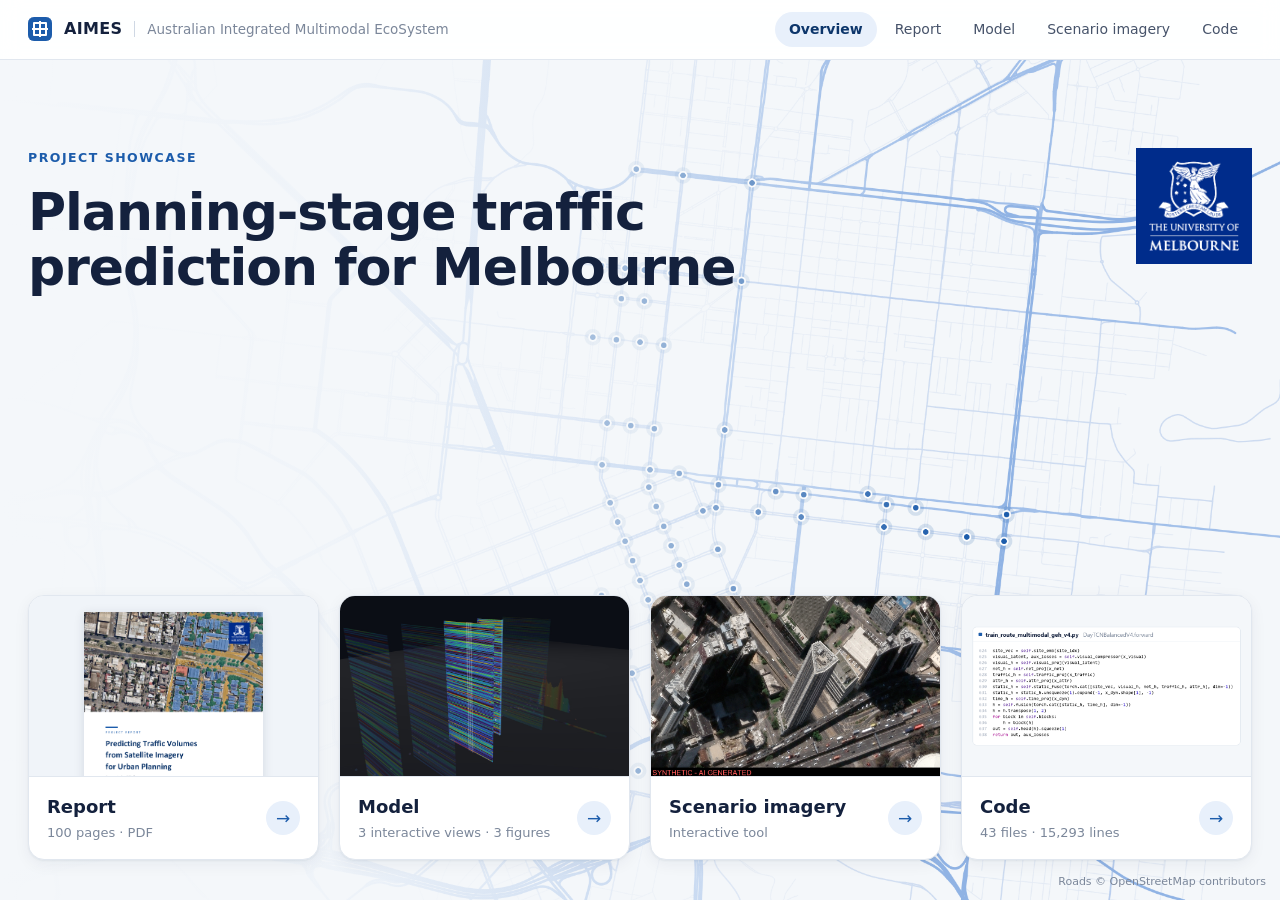
==== index.html @ d3be38ce "Static showcase: planning-stage traffic prediction for Melbourne" ====
<!doctype html>
<html lang="en">
<head>
<script>window.SHOWCASE_STATIC = true;</script>
<meta charset="utf-8">
<meta name="viewport" content="width=device-width, initial-scale=1">
<title>AIMES · Planning-Oriented Traffic Prediction</title>
<meta name="description" content="AIMES project showcase: report, prediction model, scenario imagery tool and code.">
<link rel="stylesheet" href="showcase/site.css">
<link rel="stylesheet" href="data/code-style.css">
</head>
<body>

<header class="bar">
  <a class="brand" href="#overview" data-view="overview">
    <span class="mark" aria-hidden="true"></span>
    <span class="name">AIMES<span class="name-sub">Australian Integrated Multimodal EcoSystem</span></span>
  </a>
  <nav aria-label="Sections">
    <a href="#overview" data-view="overview">Overview</a>
    <a href="#report" data-view="report">Report</a>
    <a href="#model" data-view="model">Model</a>
    <a href="#imagery" data-view="imagery">Scenario imagery</a>
    <a href="#code" data-view="code">Code</a>
  </nav>
</header>

<main>

<!-- ============================================================== overview -->
<section class="view" id="overview" aria-label="Overview">
  <div class="hero">
    <div class="hero-inner">
      <div class="hero-head">
        <div>
          <div class="eyebrow">Project showcase</div>
          <h1 class="title"><span class="nowrap">Planning-stage</span> traffic prediction for Melbourne</h1>
        </div>
        <img class="crest" src="showcase/assets/unimelb_logo.png" alt="The University of Melbourne" width="250" height="250">
      </div>
      <div class="entries">
        <a class="entry" href="#report" data-view="report">
          <span class="thumb page"><img id="thumb-report" alt="" hidden></span>
          <span class="entry-foot">
            <span class="entry-name">Report<span class="entry-sub" id="sub-report">PDF</span></span>
            <span class="entry-go" aria-hidden="true">→</span>
          </span>
        </a>
        <a class="entry" href="#model" data-view="model">
          <span class="thumb render"><img src="showcase/assets/model_card.jpg" alt=""></span>
          <span class="entry-foot">
            <span class="entry-name">Model<span class="entry-sub" id="sub-model">Interactive views</span></span>
            <span class="entry-go" aria-hidden="true">→</span>
          </span>
        </a>
        <a class="entry" href="#imagery" data-view="imagery">
          <span class="thumb photo"><img id="thumb-imagery" alt="" hidden></span>
          <span class="entry-foot">
            <span class="entry-name">Scenario imagery<span class="entry-sub">Interactive tool</span></span>
            <span class="entry-go" aria-hidden="true">→</span>
          </span>
        </a>
        <a class="entry" href="#code" data-view="code">
          <span class="thumb render"><img src="showcase/assets/code_card.png" alt=""></span>
          <span class="entry-foot">
            <span class="entry-name">Code<span class="entry-sub" id="sub-code">Code release</span></span>
            <span class="entry-go" aria-hidden="true">→</span>
          </span>
        </a>
      </div>
    </div>
    <div class="attribution">Roads © OpenStreetMap contributors</div>
  </div>
</section>

<!-- ============================================================== report -->
<section class="view" id="report" aria-label="Report">
  <div class="split">
    <ol class="list" id="toc" aria-label="Contents"><li class="list-head" aria-hidden="true">Contents</li></ol>
    <div class="stage-wrap">
      <div class="stage">
        <div class="stage-bar">
          <span class="stage-title" id="viewer-title"></span>
          <span class="actions">
            <a class="btn" id="viewer-open" href="#" target="_blank" rel="noopener" hidden>Open in new tab</a>
            <a class="btn primary" id="viewer-download" href="#" download hidden>Download</a>
          </span>
        </div>
        <iframe class="pdf" id="viewer-frame" title="Report" hidden></iframe>
        <div class="empty" id="viewer-empty">Loading…</div>
      </div>
    </div>
  </div>
</section>

<!-- ============================================================== model -->
<section class="view" id="model" aria-label="Model">
  <div class="split">
    <ol class="list" id="figures" aria-label="Figures"><li class="list-head" aria-hidden="true">Figures</li></ol>
    <div class="stage-wrap">
      <div class="stage">
        <div class="stage-bar">
          <span class="stage-title" id="figure-title"></span>
          <span class="actions"><a class="btn" id="figure-open" href="#" target="_blank" rel="noopener">Open full size</a></span>
        </div>
        <div class="figure-stage" id="figure-stage"><img id="figure-img" alt=""></div>
        <div class="frames" id="frames" hidden></div>
      </div>
    </div>
  </div>
</section>

<!-- ============================================================== scenario imagery -->
<section class="view" id="imagery" aria-label="Scenario imagery">
  <div class="stage-bar">
    <span class="stage-title">Scenario imagery</span>
    <span class="actions"><a class="btn" href="tool.html" target="_blank" rel="noopener">Open in its own window</a></span>
  </div>
  <iframe class="tool-frame" id="tool-frame" title="Scenario imagery tool"></iframe>
</section>

<!-- ============================================================== code -->
<section class="view" id="code" aria-label="Code">
  <div class="split">
    <ol class="list code-list" id="code-files" aria-label="Code files"></ol>
    <div class="stage-wrap">
      <div class="stage">
        <div class="stage-bar">
          <span class="stage-title" id="code-title"></span>
          <span class="actions">
            <a class="btn" id="code-raw" href="#" target="_blank" rel="noopener" hidden>Raw</a>
            <a class="btn primary" id="code-download" href="#" download hidden>Download</a>
          </span>
        </div>
        <div class="code-body" id="code-body"><div class="empty">Loading…</div></div>
      </div>
    </div>
  </div>
</section>

</main>
<script src="showcase/site.js"></script>
</body>
</html>
---- showcase/site.css ----
/* Project showcase. A light, map-like ground -- the pale blue-grey of a road map -- with white
   cards on it and the report's road-class blue as the one accent, so the site reads in the same
   colours as the report's figures. The site holds finished work (report PDFs, figures, the tool)
   and says as little as it can around them. */

:root {
  --ground: #f4f7fa;
  --surface: #ffffff;
  --surface-2: #f0f4f9;
  --line: #e1e7ef;
  --line-2: #cfd8e4;
  --ink: #14213d;
  --ink-2: #46536a;
  --muted: #7b879a;
  --accent: #1c5cab;
  --accent-strong: #0d366b;
  --accent-soft: #e8f0fb;
  --shadow-1: 0 1px 2px rgba(20, 33, 61, 0.05), 0 4px 16px rgba(20, 33, 61, 0.06);
  --shadow-2: 0 2px 4px rgba(20, 33, 61, 0.06), 0 18px 44px rgba(20, 33, 61, 0.12);
  --bar: 60px;
  --sans: "Segoe UI Variable Text", "Segoe UI", system-ui, -apple-system, Roboto, "Helvetica Neue", Arial, sans-serif;
  --display: "Segoe UI Variable Display", "Segoe UI", system-ui, -apple-system, Roboto, "Helvetica Neue", Arial, sans-serif;
  --mono: "Cascadia Mono", Consolas, ui-monospace, Menlo, monospace;
  color-scheme: light;
}

* { box-sizing: border-box; }
[hidden] { display: none !important; }
body { margin: 0; background: var(--ground); color: var(--ink); font: 15px/1.55 var(--sans); -webkit-font-smoothing: antialiased; }
a { color: inherit; }
img { display: block; max-width: 100%; }
h1 { font-family: var(--display); text-wrap: balance; margin: 0; }
:focus-visible { outline: 2px solid var(--accent); outline-offset: 2px; border-radius: 4px; }

/* ------------------------------------------------------------------ top bar */
.bar {
  position: sticky; top: 0; z-index: 10; height: var(--bar);
  display: flex; align-items: center; justify-content: space-between; gap: 24px;
  padding: 0 28px; background: rgba(255, 255, 255, 0.92);
  border-bottom: 1px solid var(--line); backdrop-filter: saturate(1.4) blur(10px);
}
.brand { display: flex; align-items: center; gap: 12px; text-decoration: none; min-width: 0; }
.brand .mark {
  width: 24px; height: 24px; flex: none; border-radius: 6px; background: var(--accent);
  box-shadow: inset 0 0 0 5px var(--accent), inset 0 0 0 7px #fff;
  position: relative;
}
.brand .mark::before, .brand .mark::after { content: ""; position: absolute; background: #fff; }
.brand .mark::before { left: 11px; top: 4px; bottom: 4px; width: 2px; }
.brand .mark::after { top: 11px; left: 4px; right: 4px; height: 2px; }
.brand .name { font-family: var(--display); font-weight: 650; font-size: 16px; letter-spacing: 0.02em; white-space: nowrap; }
.brand .name-sub {
  margin-left: 12px; padding-left: 12px; border-left: 1px solid var(--line-2);
  font-family: var(--sans); font-weight: 400; font-size: 13.5px; letter-spacing: 0; color: var(--muted);
}
.bar nav { display: flex; gap: 4px; }
.bar nav a {
  padding: 7px 14px; color: var(--ink-2); text-decoration: none; font-size: 14px;
  border-radius: 999px; white-space: nowrap; transition: background 0.15s, color 0.15s;
}
.bar nav a:hover { color: var(--ink); background: var(--surface-2); }
.bar nav a[aria-current="page"] { color: var(--accent-strong); background: var(--accent-soft); font-weight: 600; }

.view { display: none; }
.view.on { display: block; }

/* ------------------------------------------------------------------ overview */
.hero {
  position: relative; min-height: calc(100vh - var(--bar)); overflow: hidden;
  background: var(--ground) url("assets/roads.png") no-repeat right center / cover;
  display: flex; flex-direction: column;
}
.hero::before {
  content: ""; position: absolute; inset: 0; pointer-events: none;
  background: linear-gradient(90deg, var(--ground) 0%, rgba(244, 247, 250, 0.94) 26%, rgba(244, 247, 250, 0.55) 52%, rgba(244, 247, 250, 0) 74%);
}
.hero-inner {
  position: relative; flex: 1; display: flex; flex-direction: column; justify-content: space-between;
  gap: 48px; width: 100%; max-width: 1280px; margin: 0 auto; padding: 88px 28px 40px;
}
.eyebrow { color: var(--accent); font-size: 12.5px; font-weight: 600; letter-spacing: 0.12em; text-transform: uppercase; margin-bottom: 18px; }
.title { font-size: 52px; line-height: 1.06; font-weight: 700; letter-spacing: -0.02em; max-width: 22ch; }
.nowrap { white-space: nowrap; }
.hero-head { display: flex; align-items: flex-start; justify-content: space-between; gap: 32px; }
/* the university's logo as issued: its own navy square, not recoloured or rounded */
.crest { width: 116px; height: auto; flex: none; }

.entries { display: grid; grid-template-columns: repeat(4, minmax(0, 1fr)); gap: 20px; }
.entry {
  display: flex; flex-direction: column; text-decoration: none; overflow: hidden;
  background: var(--surface); border: 1px solid var(--line); border-radius: 16px; box-shadow: var(--shadow-1);
  transition: box-shadow 0.2s, transform 0.2s, border-color 0.2s;
}
.entry:hover { box-shadow: var(--shadow-2); transform: translateY(-3px); border-color: var(--line-2); }
.thumb { aspect-ratio: 16 / 10; overflow: hidden; display: flex; align-items: center; justify-content: center; border-bottom: 1px solid var(--line); }
.thumb.page { background: var(--surface-2); padding: 16px 0 0; align-items: flex-start; }
.thumb.page img { width: 62%; box-shadow: 0 2px 10px rgba(20, 33, 61, 0.12); }
.thumb.photo { background: var(--surface-2); }
/* anchored at the bottom so the SYNTHETIC - AI GENERATED mark stays in view */
.thumb.photo img { width: 100%; height: 100%; object-fit: cover; object-position: center bottom; }
.thumb.figure { background: #fff; padding: 14px; }
.thumb.render { background: var(--ground); }
.thumb.render img { width: 100%; height: 100%; object-fit: cover; }
.thumb.figure img { width: 100%; height: 100%; object-fit: contain; }
.entry-foot { display: flex; align-items: center; justify-content: space-between; gap: 12px; padding: 16px 18px; }
.entry-name { font-family: var(--display); font-size: 18px; font-weight: 650; }
.entry-sub { display: block; font-family: var(--sans); font-size: 13px; font-weight: 400; color: var(--muted); margin-top: 2px; }
.entry-go {
  width: 34px; height: 34px; flex: none; border-radius: 50%; display: grid; place-items: center;
  background: var(--accent-soft); color: var(--accent); font-size: 17px; transition: background 0.2s, color 0.2s;
}
.entry:hover .entry-go { background: var(--accent); color: #fff; }
.attribution { position: absolute; right: 14px; bottom: 10px; font-size: 11px; color: var(--muted); }

/* ------------------------------------------------------------------ list + stage (report, model) */
.split { display: grid; grid-template-columns: 300px minmax(0, 1fr); height: calc(100vh - var(--bar)); }
.list {
  list-style: none; margin: 0; padding: 20px 14px; overflow-y: auto; background: var(--surface);
  display: flex; flex-direction: column; gap: 4px; border-right: 1px solid var(--line);
}
.list-head { font-size: 12px; font-weight: 600; letter-spacing: 0.1em; text-transform: uppercase; color: var(--muted); padding: 0 12px 10px; }
.list-head:not(:first-child) { margin-top: 16px; }
.list button {
  width: 100%; text-align: left; cursor: pointer; font: inherit; color: var(--ink);
  display: grid; grid-template-columns: 28px 1fr; gap: 2px 8px; padding: 10px 12px;
  background: transparent; border: 0; border-radius: 10px; transition: background 0.15s;
}
.list button:hover:not(:disabled) { background: var(--surface-2); }
.list button[aria-pressed="true"] { background: var(--accent-soft); }
.list button[aria-pressed="true"] .t { color: var(--accent-strong); font-weight: 600; }
.list button[aria-pressed="true"] .n { color: var(--accent); }
.list button:disabled { cursor: default; color: var(--muted); }
.list .n { font-family: var(--mono); font-size: 12.5px; color: var(--muted); padding-top: 2px; }
.list .t { font-size: 14px; line-height: 1.4; }
.list .meta { grid-column: 2; font-size: 12px; color: var(--muted); font-variant-numeric: tabular-nums; }

.stage-wrap { padding: 20px; min-width: 0; min-height: 0; display: flex; }
.stage {
  flex: 1; display: flex; flex-direction: column; min-width: 0; min-height: 0; overflow: hidden;
  background: var(--surface); border: 1px solid var(--line); border-radius: 14px; box-shadow: var(--shadow-1);
}
.stage-bar {
  display: flex; align-items: center; justify-content: space-between; gap: 16px;
  padding: 10px 12px 10px 20px; border-bottom: 1px solid var(--line); min-height: 54px; background: var(--surface);
}
.stage-title { font-family: var(--display); font-size: 15.5px; font-weight: 650; }
.actions { display: flex; gap: 8px; flex: none; }
.btn {
  display: inline-block; padding: 7px 14px; border-radius: 999px; font: inherit; font-size: 13px; font-weight: 500;
  color: var(--ink-2); background: var(--surface); border: 1px solid var(--line-2);
  text-decoration: none; cursor: pointer; white-space: nowrap; transition: border-color 0.15s, color 0.15s;
}
.btn:hover { border-color: var(--accent); color: var(--accent); }
.btn.primary { background: var(--accent); border-color: var(--accent); color: #fff; }
.btn.primary:hover { background: var(--accent-strong); border-color: var(--accent-strong); color: #fff; }
.pdf { flex: 1; width: 100%; border: 0; background: #e9edf2; }
.empty { flex: 1; display: grid; place-items: center; color: var(--muted); padding: 40px; text-align: center; }
.figure-stage { flex: 1; min-height: 0; display: flex; align-items: center; justify-content: center; padding: 28px; overflow: auto; background: #fff; }
.figure-stage img { max-height: calc(100vh - var(--bar) - 54px - 40px - 56px); width: auto; object-fit: contain; cursor: zoom-in; }

.frames { flex: 1; min-height: 0; display: flex; }
.view-frame { flex: 1; width: 100%; border: 0; background: #fff; }

/* ------------------------------------------------------------------ scenario imagery */
#imagery.on { display: flex; flex-direction: column; height: calc(100vh - var(--bar)); }
#imagery .stage-bar { border-bottom: 1px solid var(--line); }
.tool-frame { flex: 1; width: 100%; border: 0; background: var(--ground); }

/* ------------------------------------------------------------------ code */
.code-list .n { font-size: 10.5px; letter-spacing: 0.04em; text-transform: uppercase; padding-top: 3px; }
.code-list .t { font-family: var(--mono); font-size: 13px; overflow-wrap: anywhere; }
.code-list .meta { display: -webkit-box; -webkit-line-clamp: 2; -webkit-box-orient: vertical; overflow: hidden; }
.code-body { flex: 1; min-height: 0; overflow: auto; background: #fff; }
.code-meta {
  display: flex; flex-wrap: wrap; gap: 4px 18px; padding: 12px 20px; border-bottom: 1px solid var(--line);
  background: var(--surface); color: var(--ink-2); font-size: 13.5px;
}
.code-meta .role { flex-basis: 100%; color: var(--ink); }
.code-meta .src { font-family: var(--mono); font-size: 12.5px; color: var(--muted); }
.code-body .hltable { border-collapse: collapse; }
.code-body .hltable td { padding: 0; vertical-align: top; }
.code-body pre { margin: 0; padding: 14px 20px; font: 13px/1.6 var(--mono); tab-size: 4; }
.code-body td.linenos { background: var(--surface-2); border-right: 1px solid var(--line); user-select: none; }
.code-body td.linenos pre { color: var(--muted); text-align: right; padding: 14px 12px 14px 16px; }
.code-body td.linenos a { color: inherit; text-decoration: none; }
.code-body .hl { background: transparent; }

/* ------------------------------------------------------------------ narrow screens */
@media (max-width: 1100px) {
  .brand .name-sub { display: none; }
  .entries { grid-template-columns: repeat(2, minmax(0, 1fr)); }
}
@media (max-width: 900px) {
  .brand .name { display: none; }
  .entries { grid-template-columns: minmax(0, 1fr); }
  .title { font-size: 38px; }
  .crest { width: 84px; }
  .hero::before { background: linear-gradient(180deg, rgba(244, 247, 250, 0.96) 0%, rgba(244, 247, 250, 0.7) 45%, rgba(244, 247, 250, 0.85) 100%); }
  .split { grid-template-columns: minmax(0, 1fr); grid-template-rows: auto minmax(0, 1fr); }
  .list { flex-direction: row; overflow-x: auto; border-right: 0; border-bottom: 1px solid var(--line); padding: 10px; }
  .list-head { display: none; }
  .list li { flex: none; width: 240px; }
  .stage-wrap { padding: 12px; }
}
@media (max-width: 560px) {
  .bar { padding: 0 12px; }
  .brand .name { display: none; }
  .bar nav a { padding: 6px 9px; font-size: 13px; }
  .hero-inner { padding: 48px 16px 28px; }
  .title { font-size: 30px; }
  .crest { width: 60px; }
}
@media (prefers-reduced-motion: reduce) { * { transition: none !important; } }
---- data/code-style.css ----
pre { line-height: 125%; }
td.linenos .normal { color: inherit; background-color: transparent; padding-left: 5px; padding-right: 5px; }
span.linenos { color: inherit; background-color: transparent; padding-left: 5px; padding-right: 5px; }
td.linenos .special { color: #000000; background-color: #ffffc0; padding-left: 5px; padding-right: 5px; }
span.linenos.special { color: #000000; background-color: #ffffc0; padding-left: 5px; padding-right: 5px; }
.hl .hll { background-color: #ffffcc }
.hl { background: #ffffff; }
.hl .c { color: #177500 } /* Comment */
.hl .err { color: #000 } /* Error */
.hl .k { color: #A90D91 } /* Keyword */
.hl .l { color: #1C01CE } /* Literal */
.hl .n { color: #000 } /* Name */
.hl .o { color: #000 } /* Operator */
.hl .ch { color: #177500 } /* Comment.Hashbang */
.hl .cm { color: #177500 } /* Comment.Multiline */
.hl .cp { color: #633820 } /* Comment.Preproc */
.hl .cpf { color: #177500 } /* Comment.PreprocFile */
.hl .c1 { color: #177500 } /* Comment.Single */
.hl .cs { color: #177500 } /* Comment.Special */
.hl .kc { color: #A90D91 } /* Keyword.Constant */
.hl .kd { color: #A90D91 } /* Keyword.Declaration */
.hl .kn { color: #A90D91 } /* Keyword.Namespace */
.hl .kp { color: #A90D91 } /* Keyword.Pseudo */
.hl .kr { color: #A90D91 } /* Keyword.Reserved */
.hl .kt { color: #A90D91 } /* Keyword.Type */
.hl .ld { color: #1C01CE } /* Literal.Date */
.hl .m { color: #1C01CE } /* Literal.Number */
.hl .s { color: #C41A16 } /* Literal.String */
.hl .na { color: #836C28 } /* Name.Attribute */
.hl .nb { color: #A90D91 } /* Name.Builtin */
.hl .nc { color: #3F6E75 } /* Name.Class */
.hl .no { color: #000 } /* Name.Constant */
.hl .nd { color: #000 } /* Name.Decorator */
.hl .ni { color: #000 } /* Name.Entity */
.hl .ne { color: #000 } /* Name.Exception */
.hl .nf { color: #000 } /* Name.Function */
.hl .nl { color: #000 } /* Name.Label */
.hl .nn { color: #000 } /* Name.Namespace */
.hl .nx { color: #000 } /* Name.Other */
.hl .py { color: #000 } /* Name.Property */
.hl .nt { color: #000 } /* Name.Tag */
.hl .nv { color: #000 } /* Name.Variable */
.hl .ow { color: #000 } /* Operator.Word */
.hl .mb { color: #1C01CE } /* Literal.Number.Bin */
.hl .mf { color: #1C01CE } /* Literal.Number.Float */
.hl .mh { color: #1C01CE } /* Literal.Number.Hex */
.hl .mi { color: #1C01CE } /* Literal.Number.Integer */
.hl .mo { color: #1C01CE } /* Literal.Number.Oct */
.hl .sa { color: #C41A16 } /* Literal.String.Affix */
.hl .sb { color: #C41A16 } /* Literal.String.Backtick */
.hl .sc { color: #2300CE } /* Literal.String.Char */
.hl .dl { color: #C41A16 } /* Literal.String.Delimiter */
.hl .sd { color: #C41A16 } /* Literal.String.Doc */
.hl .s2 { color: #C41A16 } /* Literal.String.Double */
.hl .se { color: #C41A16 } /* Literal.String.Escape */
.hl .sh { color: #C41A16 } /* Literal.String.Heredoc */
.hl .si { color: #C41A16 } /* Literal.String.Interpol */
.hl .sx { color: #C41A16 } /* Literal.String.Other */
.hl .sr { color: #C41A16 } /* Literal.String.Regex */
.hl .s1 { color: #C41A16 } /* Literal.String.Single */
.hl .ss { color: #C41A16 } /* Literal.String.Symbol */
.hl .bp { color: #5B269A } /* Name.Builtin.Pseudo */
.hl .fm { color: #000 } /* Name.Function.Magic */
.hl .vc { color: #000 } /* Name.Variable.Class */
.hl .vg { color: #000 } /* Name.Variable.Global */
.hl .vi { color: #000 } /* Name.Variable.Instance */
.hl .vm { color: #000 } /* Name.Variable.Magic */
.hl .il { color: #1C01CE } /* Literal.Number.Integer.Long */
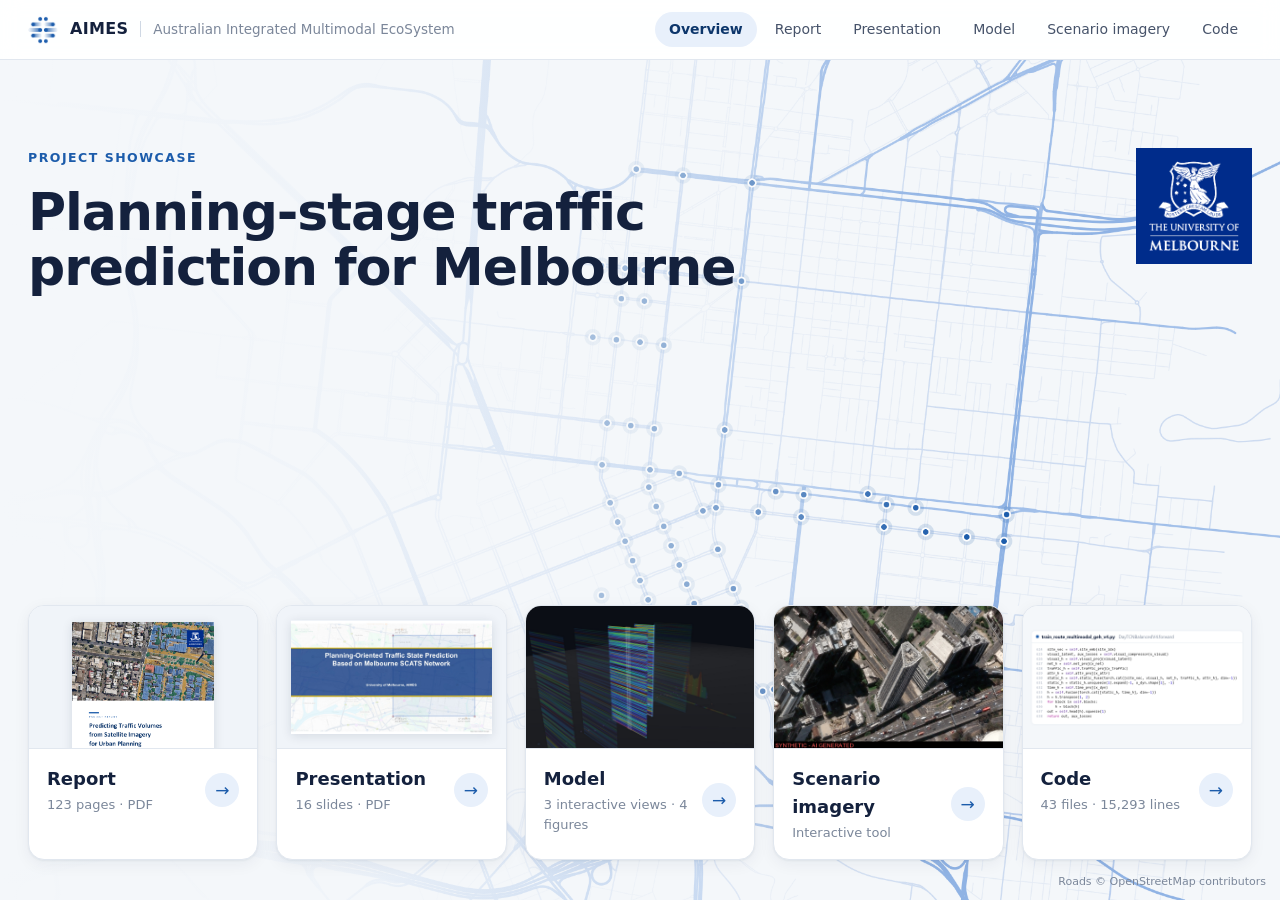
==== commit e89182ed: "Final report and presentation - Report: the final English edition (November 2026), with the new Figu" ====
--- a/index.html
+++ b/index.html
@@ -6,6 +6,8 @@
 <meta name="viewport" content="width=device-width, initial-scale=1">
 <title>AIMES · Planning-Oriented Traffic Prediction</title>
 <meta name="description" content="AIMES project showcase: report, prediction model, scenario imagery tool and code.">
+<link rel="icon" href="favicon.ico" sizes="any">
+<link rel="icon" type="image/png" sizes="64x64" href="showcase/assets/aimes-mark-64.png">
 <link rel="stylesheet" href="showcase/site.css">
 <link rel="stylesheet" href="data/code-style.css">
 </head>
@@ -13,12 +15,13 @@
 
 <header class="bar">
   <a class="brand" href="#overview" data-view="overview">
-    <span class="mark" aria-hidden="true"></span>
+    <img class="mark" src="showcase/assets/aimes-mark-64.png" alt="" width="30" height="30">
     <span class="name">AIMES<span class="name-sub">Australian Integrated Multimodal EcoSystem</span></span>
   </a>
   <nav aria-label="Sections">
     <a href="#overview" data-view="overview">Overview</a>
     <a href="#report" data-view="report">Report</a>
+    <a href="#slides" data-view="slides">Presentation</a>
     <a href="#model" data-view="model">Model</a>
     <a href="#imagery" data-view="imagery">Scenario imagery</a>
     <a href="#code" data-view="code">Code</a>
@@ -43,6 +46,13 @@
           <span class="thumb page"><img id="thumb-report" alt="" hidden></span>
           <span class="entry-foot">
             <span class="entry-name">Report<span class="entry-sub" id="sub-report">PDF</span></span>
+            <span class="entry-go" aria-hidden="true">→</span>
+          </span>
+        </a>
+        <a class="entry" href="#slides" data-view="slides">
+          <span class="thumb slides"><img src="showcase/slides/slide-01.jpg" alt=""></span>
+          <span class="entry-foot">
+            <span class="entry-name">Presentation<span class="entry-sub" id="sub-slides">Slides</span></span>
             <span class="entry-go" aria-hidden="true">→</span>
           </span>
         </a>
@@ -88,6 +98,30 @@
         </div>
         <iframe class="pdf" id="viewer-frame" title="Report" hidden></iframe>
         <div class="empty" id="viewer-empty">Loading…</div>
+      </div>
+    </div>
+  </div>
+</section>
+
+<!-- ============================================================== presentation -->
+<section class="view" id="slides" aria-label="Presentation">
+  <div class="split">
+    <ol class="list" id="slide-list" aria-label="Slides"><li class="list-head" aria-hidden="true">Slides</li></ol>
+    <div class="stage-wrap">
+      <div class="stage">
+        <div class="stage-bar">
+          <span class="stage-title" id="slide-title"></span>
+          <span class="actions">
+            <button class="btn" id="slide-prev" type="button" aria-label="Previous slide">‹</button>
+            <button class="btn" id="slide-next" type="button" aria-label="Next slide">›</button>
+            <button class="btn" id="slide-present" type="button">Present</button>
+            <a class="btn primary" id="slide-pdf" href="#" download hidden>Download PDF</a>
+          </span>
+        </div>
+        <div class="slide-stage" id="slide-stage">
+          <img id="slide-img" alt="">
+          <span class="slide-count" id="slide-count"></span>
+        </div>
       </div>
     </div>
   </div>
--- a/showcase/site.css
+++ b/showcase/site.css
@@ -1,213 +1,228 @@
-/* Project showcase. A light, map-like ground -- the pale blue-grey of a road map -- with white
-   cards on it and the report's road-class blue as the one accent, so the site reads in the same
-   colours as the report's figures. The site holds finished work (report PDFs, figures, the tool)
-   and says as little as it can around them. */
-
-:root {
-  --ground: #f4f7fa;
-  --surface: #ffffff;
-  --surface-2: #f0f4f9;
-  --line: #e1e7ef;
-  --line-2: #cfd8e4;
-  --ink: #14213d;
-  --ink-2: #46536a;
-  --muted: #7b879a;
-  --accent: #1c5cab;
-  --accent-strong: #0d366b;
-  --accent-soft: #e8f0fb;
-  --shadow-1: 0 1px 2px rgba(20, 33, 61, 0.05), 0 4px 16px rgba(20, 33, 61, 0.06);
-  --shadow-2: 0 2px 4px rgba(20, 33, 61, 0.06), 0 18px 44px rgba(20, 33, 61, 0.12);
-  --bar: 60px;
-  --sans: "Segoe UI Variable Text", "Segoe UI", system-ui, -apple-system, Roboto, "Helvetica Neue", Arial, sans-serif;
-  --display: "Segoe UI Variable Display", "Segoe UI", system-ui, -apple-system, Roboto, "Helvetica Neue", Arial, sans-serif;
-  --mono: "Cascadia Mono", Consolas, ui-monospace, Menlo, monospace;
-  color-scheme: light;
-}
-
-* { box-sizing: border-box; }
-[hidden] { display: none !important; }
-body { margin: 0; background: var(--ground); color: var(--ink); font: 15px/1.55 var(--sans); -webkit-font-smoothing: antialiased; }
-a { color: inherit; }
-img { display: block; max-width: 100%; }
-h1 { font-family: var(--display); text-wrap: balance; margin: 0; }
-:focus-visible { outline: 2px solid var(--accent); outline-offset: 2px; border-radius: 4px; }
-
-/* ------------------------------------------------------------------ top bar */
-.bar {
-  position: sticky; top: 0; z-index: 10; height: var(--bar);
-  display: flex; align-items: center; justify-content: space-between; gap: 24px;
-  padding: 0 28px; background: rgba(255, 255, 255, 0.92);
-  border-bottom: 1px solid var(--line); backdrop-filter: saturate(1.4) blur(10px);
-}
-.brand { display: flex; align-items: center; gap: 12px; text-decoration: none; min-width: 0; }
-.brand .mark {
-  width: 24px; height: 24px; flex: none; border-radius: 6px; background: var(--accent);
-  box-shadow: inset 0 0 0 5px var(--accent), inset 0 0 0 7px #fff;
-  position: relative;
-}
-.brand .mark::before, .brand .mark::after { content: ""; position: absolute; background: #fff; }
-.brand .mark::before { left: 11px; top: 4px; bottom: 4px; width: 2px; }
-.brand .mark::after { top: 11px; left: 4px; right: 4px; height: 2px; }
-.brand .name { font-family: var(--display); font-weight: 650; font-size: 16px; letter-spacing: 0.02em; white-space: nowrap; }
-.brand .name-sub {
-  margin-left: 12px; padding-left: 12px; border-left: 1px solid var(--line-2);
-  font-family: var(--sans); font-weight: 400; font-size: 13.5px; letter-spacing: 0; color: var(--muted);
-}
-.bar nav { display: flex; gap: 4px; }
-.bar nav a {
-  padding: 7px 14px; color: var(--ink-2); text-decoration: none; font-size: 14px;
-  border-radius: 999px; white-space: nowrap; transition: background 0.15s, color 0.15s;
-}
-.bar nav a:hover { color: var(--ink); background: var(--surface-2); }
-.bar nav a[aria-current="page"] { color: var(--accent-strong); background: var(--accent-soft); font-weight: 600; }
-
-.view { display: none; }
-.view.on { display: block; }
-
-/* ------------------------------------------------------------------ overview */
-.hero {
-  position: relative; min-height: calc(100vh - var(--bar)); overflow: hidden;
-  background: var(--ground) url("assets/roads.png") no-repeat right center / cover;
-  display: flex; flex-direction: column;
-}
-.hero::before {
-  content: ""; position: absolute; inset: 0; pointer-events: none;
-  background: linear-gradient(90deg, var(--ground) 0%, rgba(244, 247, 250, 0.94) 26%, rgba(244, 247, 250, 0.55) 52%, rgba(244, 247, 250, 0) 74%);
-}
-.hero-inner {
-  position: relative; flex: 1; display: flex; flex-direction: column; justify-content: space-between;
-  gap: 48px; width: 100%; max-width: 1280px; margin: 0 auto; padding: 88px 28px 40px;
-}
-.eyebrow { color: var(--accent); font-size: 12.5px; font-weight: 600; letter-spacing: 0.12em; text-transform: uppercase; margin-bottom: 18px; }
-.title { font-size: 52px; line-height: 1.06; font-weight: 700; letter-spacing: -0.02em; max-width: 22ch; }
-.nowrap { white-space: nowrap; }
-.hero-head { display: flex; align-items: flex-start; justify-content: space-between; gap: 32px; }
-/* the university's logo as issued: its own navy square, not recoloured or rounded */
-.crest { width: 116px; height: auto; flex: none; }
-
-.entries { display: grid; grid-template-columns: repeat(4, minmax(0, 1fr)); gap: 20px; }
-.entry {
-  display: flex; flex-direction: column; text-decoration: none; overflow: hidden;
-  background: var(--surface); border: 1px solid var(--line); border-radius: 16px; box-shadow: var(--shadow-1);
-  transition: box-shadow 0.2s, transform 0.2s, border-color 0.2s;
-}
-.entry:hover { box-shadow: var(--shadow-2); transform: translateY(-3px); border-color: var(--line-2); }
-.thumb { aspect-ratio: 16 / 10; overflow: hidden; display: flex; align-items: center; justify-content: center; border-bottom: 1px solid var(--line); }
-.thumb.page { background: var(--surface-2); padding: 16px 0 0; align-items: flex-start; }
-.thumb.page img { width: 62%; box-shadow: 0 2px 10px rgba(20, 33, 61, 0.12); }
-.thumb.photo { background: var(--surface-2); }
-/* anchored at the bottom so the SYNTHETIC - AI GENERATED mark stays in view */
-.thumb.photo img { width: 100%; height: 100%; object-fit: cover; object-position: center bottom; }
-.thumb.figure { background: #fff; padding: 14px; }
-.thumb.render { background: var(--ground); }
-.thumb.render img { width: 100%; height: 100%; object-fit: cover; }
-.thumb.figure img { width: 100%; height: 100%; object-fit: contain; }
-.entry-foot { display: flex; align-items: center; justify-content: space-between; gap: 12px; padding: 16px 18px; }
-.entry-name { font-family: var(--display); font-size: 18px; font-weight: 650; }
-.entry-sub { display: block; font-family: var(--sans); font-size: 13px; font-weight: 400; color: var(--muted); margin-top: 2px; }
-.entry-go {
-  width: 34px; height: 34px; flex: none; border-radius: 50%; display: grid; place-items: center;
-  background: var(--accent-soft); color: var(--accent); font-size: 17px; transition: background 0.2s, color 0.2s;
-}
-.entry:hover .entry-go { background: var(--accent); color: #fff; }
-.attribution { position: absolute; right: 14px; bottom: 10px; font-size: 11px; color: var(--muted); }
-
-/* ------------------------------------------------------------------ list + stage (report, model) */
-.split { display: grid; grid-template-columns: 300px minmax(0, 1fr); height: calc(100vh - var(--bar)); }
-.list {
-  list-style: none; margin: 0; padding: 20px 14px; overflow-y: auto; background: var(--surface);
-  display: flex; flex-direction: column; gap: 4px; border-right: 1px solid var(--line);
-}
-.list-head { font-size: 12px; font-weight: 600; letter-spacing: 0.1em; text-transform: uppercase; color: var(--muted); padding: 0 12px 10px; }
-.list-head:not(:first-child) { margin-top: 16px; }
-.list button {
-  width: 100%; text-align: left; cursor: pointer; font: inherit; color: var(--ink);
-  display: grid; grid-template-columns: 28px 1fr; gap: 2px 8px; padding: 10px 12px;
-  background: transparent; border: 0; border-radius: 10px; transition: background 0.15s;
-}
-.list button:hover:not(:disabled) { background: var(--surface-2); }
-.list button[aria-pressed="true"] { background: var(--accent-soft); }
-.list button[aria-pressed="true"] .t { color: var(--accent-strong); font-weight: 600; }
-.list button[aria-pressed="true"] .n { color: var(--accent); }
-.list button:disabled { cursor: default; color: var(--muted); }
-.list .n { font-family: var(--mono); font-size: 12.5px; color: var(--muted); padding-top: 2px; }
-.list .t { font-size: 14px; line-height: 1.4; }
-.list .meta { grid-column: 2; font-size: 12px; color: var(--muted); font-variant-numeric: tabular-nums; }
-
-.stage-wrap { padding: 20px; min-width: 0; min-height: 0; display: flex; }
-.stage {
-  flex: 1; display: flex; flex-direction: column; min-width: 0; min-height: 0; overflow: hidden;
-  background: var(--surface); border: 1px solid var(--line); border-radius: 14px; box-shadow: var(--shadow-1);
-}
-.stage-bar {
-  display: flex; align-items: center; justify-content: space-between; gap: 16px;
-  padding: 10px 12px 10px 20px; border-bottom: 1px solid var(--line); min-height: 54px; background: var(--surface);
-}
-.stage-title { font-family: var(--display); font-size: 15.5px; font-weight: 650; }
-.actions { display: flex; gap: 8px; flex: none; }
-.btn {
-  display: inline-block; padding: 7px 14px; border-radius: 999px; font: inherit; font-size: 13px; font-weight: 500;
-  color: var(--ink-2); background: var(--surface); border: 1px solid var(--line-2);
-  text-decoration: none; cursor: pointer; white-space: nowrap; transition: border-color 0.15s, color 0.15s;
-}
-.btn:hover { border-color: var(--accent); color: var(--accent); }
-.btn.primary { background: var(--accent); border-color: var(--accent); color: #fff; }
-.btn.primary:hover { background: var(--accent-strong); border-color: var(--accent-strong); color: #fff; }
-.pdf { flex: 1; width: 100%; border: 0; background: #e9edf2; }
-.empty { flex: 1; display: grid; place-items: center; color: var(--muted); padding: 40px; text-align: center; }
-.figure-stage { flex: 1; min-height: 0; display: flex; align-items: center; justify-content: center; padding: 28px; overflow: auto; background: #fff; }
-.figure-stage img { max-height: calc(100vh - var(--bar) - 54px - 40px - 56px); width: auto; object-fit: contain; cursor: zoom-in; }
-
-.frames { flex: 1; min-height: 0; display: flex; }
-.view-frame { flex: 1; width: 100%; border: 0; background: #fff; }
-
-/* ------------------------------------------------------------------ scenario imagery */
-#imagery.on { display: flex; flex-direction: column; height: calc(100vh - var(--bar)); }
-#imagery .stage-bar { border-bottom: 1px solid var(--line); }
-.tool-frame { flex: 1; width: 100%; border: 0; background: var(--ground); }
-
-/* ------------------------------------------------------------------ code */
-.code-list .n { font-size: 10.5px; letter-spacing: 0.04em; text-transform: uppercase; padding-top: 3px; }
-.code-list .t { font-family: var(--mono); font-size: 13px; overflow-wrap: anywhere; }
-.code-list .meta { display: -webkit-box; -webkit-line-clamp: 2; -webkit-box-orient: vertical; overflow: hidden; }
-.code-body { flex: 1; min-height: 0; overflow: auto; background: #fff; }
-.code-meta {
-  display: flex; flex-wrap: wrap; gap: 4px 18px; padding: 12px 20px; border-bottom: 1px solid var(--line);
-  background: var(--surface); color: var(--ink-2); font-size: 13.5px;
-}
-.code-meta .role { flex-basis: 100%; color: var(--ink); }
-.code-meta .src { font-family: var(--mono); font-size: 12.5px; color: var(--muted); }
-.code-body .hltable { border-collapse: collapse; }
-.code-body .hltable td { padding: 0; vertical-align: top; }
-.code-body pre { margin: 0; padding: 14px 20px; font: 13px/1.6 var(--mono); tab-size: 4; }
-.code-body td.linenos { background: var(--surface-2); border-right: 1px solid var(--line); user-select: none; }
-.code-body td.linenos pre { color: var(--muted); text-align: right; padding: 14px 12px 14px 16px; }
-.code-body td.linenos a { color: inherit; text-decoration: none; }
-.code-body .hl { background: transparent; }
-
-/* ------------------------------------------------------------------ narrow screens */
-@media (max-width: 1100px) {
-  .brand .name-sub { display: none; }
-  .entries { grid-template-columns: repeat(2, minmax(0, 1fr)); }
-}
-@media (max-width: 900px) {
-  .brand .name { display: none; }
-  .entries { grid-template-columns: minmax(0, 1fr); }
-  .title { font-size: 38px; }
-  .crest { width: 84px; }
-  .hero::before { background: linear-gradient(180deg, rgba(244, 247, 250, 0.96) 0%, rgba(244, 247, 250, 0.7) 45%, rgba(244, 247, 250, 0.85) 100%); }
-  .split { grid-template-columns: minmax(0, 1fr); grid-template-rows: auto minmax(0, 1fr); }
-  .list { flex-direction: row; overflow-x: auto; border-right: 0; border-bottom: 1px solid var(--line); padding: 10px; }
-  .list-head { display: none; }
-  .list li { flex: none; width: 240px; }
-  .stage-wrap { padding: 12px; }
-}
-@media (max-width: 560px) {
-  .bar { padding: 0 12px; }
-  .brand .name { display: none; }
-  .bar nav a { padding: 6px 9px; font-size: 13px; }
-  .hero-inner { padding: 48px 16px 28px; }
-  .title { font-size: 30px; }
-  .crest { width: 60px; }
-}
-@media (prefers-reduced-motion: reduce) { * { transition: none !important; } }
+/* Project showcase. A light, map-like ground -- the pale blue-grey of a road map -- with white
+   cards on it and the report's road-class blue as the one accent, so the site reads in the same
+   colours as the report's figures. The site holds finished work (report PDFs, figures, the tool)
+   and says as little as it can around them. */
+
+:root {
+  --ground: #f4f7fa;
+  --surface: #ffffff;
+  --surface-2: #f0f4f9;
+  --line: #e1e7ef;
+  --line-2: #cfd8e4;
+  --ink: #14213d;
+  --ink-2: #46536a;
+  --muted: #7b879a;
+  --accent: #1c5cab;
+  --accent-strong: #0d366b;
+  --accent-soft: #e8f0fb;
+  --shadow-1: 0 1px 2px rgba(20, 33, 61, 0.05), 0 4px 16px rgba(20, 33, 61, 0.06);
+  --shadow-2: 0 2px 4px rgba(20, 33, 61, 0.06), 0 18px 44px rgba(20, 33, 61, 0.12);
+  --bar: 60px;
+  --sans: "Segoe UI Variable Text", "Segoe UI", system-ui, -apple-system, Roboto, "Helvetica Neue", Arial, sans-serif;
+  --display: "Segoe UI Variable Display", "Segoe UI", system-ui, -apple-system, Roboto, "Helvetica Neue", Arial, sans-serif;
+  --mono: "Cascadia Mono", Consolas, ui-monospace, Menlo, monospace;
+  color-scheme: light;
+}
+
+* { box-sizing: border-box; }
+[hidden] { display: none !important; }
+body { margin: 0; background: var(--ground); color: var(--ink); font: 15px/1.55 var(--sans); -webkit-font-smoothing: antialiased; }
+a { color: inherit; }
+img { display: block; max-width: 100%; }
+h1 { font-family: var(--display); text-wrap: balance; margin: 0; }
+:focus-visible { outline: 2px solid var(--accent); outline-offset: 2px; border-radius: 4px; }
+
+/* ------------------------------------------------------------------ top bar */
+.bar {
+  position: sticky; top: 0; z-index: 10; height: var(--bar);
+  display: flex; align-items: center; justify-content: space-between; gap: 24px;
+  padding: 0 28px; background: rgba(255, 255, 255, 0.92);
+  border-bottom: 1px solid var(--line); backdrop-filter: saturate(1.4) blur(10px);
+}
+.brand { display: flex; align-items: center; gap: 12px; text-decoration: none; min-width: 0; }
+/* the AIMES Ecosystem mark, in the site's blue (showcase/assets/aimes-mark*.png; favicon.ico) */
+.brand .mark { width: 30px; height: 30px; flex: none; }
+.brand .name { font-family: var(--display); font-weight: 650; font-size: 16px; letter-spacing: 0.02em; white-space: nowrap; }
+.brand .name-sub {
+  margin-left: 12px; padding-left: 12px; border-left: 1px solid var(--line-2);
+  font-family: var(--sans); font-weight: 400; font-size: 13.5px; letter-spacing: 0; color: var(--muted);
+}
+.bar nav { display: flex; gap: 4px; }
+.bar nav a {
+  padding: 7px 14px; color: var(--ink-2); text-decoration: none; font-size: 14px;
+  border-radius: 999px; white-space: nowrap; transition: background 0.15s, color 0.15s;
+}
+.bar nav a:hover { color: var(--ink); background: var(--surface-2); }
+.bar nav a[aria-current="page"] { color: var(--accent-strong); background: var(--accent-soft); font-weight: 600; }
+
+.view { display: none; }
+.view.on { display: block; }
+
+/* ------------------------------------------------------------------ overview */
+.hero {
+  position: relative; min-height: calc(100vh - var(--bar)); overflow: hidden;
+  background: var(--ground) url("assets/roads.png") no-repeat right center / cover;
+  display: flex; flex-direction: column;
+}
+.hero::before {
+  content: ""; position: absolute; inset: 0; pointer-events: none;
+  background: linear-gradient(90deg, var(--ground) 0%, rgba(244, 247, 250, 0.94) 26%, rgba(244, 247, 250, 0.55) 52%, rgba(244, 247, 250, 0) 74%);
+}
+.hero-inner {
+  position: relative; flex: 1; display: flex; flex-direction: column; justify-content: space-between;
+  gap: 48px; width: 100%; max-width: 1280px; margin: 0 auto; padding: 88px 28px 40px;
+}
+.eyebrow { color: var(--accent); font-size: 12.5px; font-weight: 600; letter-spacing: 0.12em; text-transform: uppercase; margin-bottom: 18px; }
+.title { font-size: 52px; line-height: 1.06; font-weight: 700; letter-spacing: -0.02em; max-width: 22ch; }
+.nowrap { white-space: nowrap; }
+.hero-head { display: flex; align-items: flex-start; justify-content: space-between; gap: 32px; }
+/* the university's logo as issued: its own navy square, not recoloured or rounded */
+.crest { width: 116px; height: auto; flex: none; }
+
+.entries { display: grid; grid-template-columns: repeat(5, minmax(0, 1fr)); gap: 18px; }
+.entry {
+  display: flex; flex-direction: column; text-decoration: none; overflow: hidden;
+  background: var(--surface); border: 1px solid var(--line); border-radius: 16px; box-shadow: var(--shadow-1);
+  transition: box-shadow 0.2s, transform 0.2s, border-color 0.2s;
+}
+.entry:hover { box-shadow: var(--shadow-2); transform: translateY(-3px); border-color: var(--line-2); }
+.thumb { aspect-ratio: 16 / 10; overflow: hidden; display: flex; align-items: center; justify-content: center; border-bottom: 1px solid var(--line); }
+.thumb.page { background: var(--surface-2); padding: 16px 0 0; align-items: flex-start; }
+.thumb.page img { width: 62%; box-shadow: 0 2px 10px rgba(20, 33, 61, 0.12); }
+.thumb.photo { background: var(--surface-2); }
+/* anchored at the bottom so the SYNTHETIC - AI GENERATED mark stays in view */
+.thumb.photo img { width: 100%; height: 100%; object-fit: cover; object-position: center bottom; }
+.thumb.figure { background: #fff; padding: 14px; }
+.thumb.render { background: var(--ground); }
+.thumb.render img { width: 100%; height: 100%; object-fit: cover; }
+.thumb.figure img { width: 100%; height: 100%; object-fit: contain; }
+.thumb.slides { background: var(--surface-2); padding: 14px; }
+.thumb.slides img { width: 100%; height: 100%; object-fit: contain; box-shadow: 0 2px 10px rgba(20, 33, 61, 0.12); }
+.entry-foot { display: flex; align-items: center; justify-content: space-between; gap: 12px; padding: 16px 18px; }
+.entry-name { font-family: var(--display); font-size: 18px; font-weight: 650; }
+.entry-sub { display: block; font-family: var(--sans); font-size: 13px; font-weight: 400; color: var(--muted); margin-top: 2px; }
+.entry-go {
+  width: 34px; height: 34px; flex: none; border-radius: 50%; display: grid; place-items: center;
+  background: var(--accent-soft); color: var(--accent); font-size: 17px; transition: background 0.2s, color 0.2s;
+}
+.entry:hover .entry-go { background: var(--accent); color: #fff; }
+.attribution { position: absolute; right: 14px; bottom: 10px; font-size: 11px; color: var(--muted); }
+
+/* ------------------------------------------------------------------ list + stage (report, model) */
+.split { display: grid; grid-template-columns: 300px minmax(0, 1fr); height: calc(100vh - var(--bar)); }
+.list {
+  list-style: none; margin: 0; padding: 20px 14px; overflow-y: auto; background: var(--surface);
+  display: flex; flex-direction: column; gap: 4px; border-right: 1px solid var(--line);
+}
+.list-head { font-size: 12px; font-weight: 600; letter-spacing: 0.1em; text-transform: uppercase; color: var(--muted); padding: 0 12px 10px; }
+.list-head:not(:first-child) { margin-top: 16px; }
+.list button {
+  width: 100%; text-align: left; cursor: pointer; font: inherit; color: var(--ink);
+  display: grid; grid-template-columns: 28px 1fr; gap: 2px 8px; padding: 10px 12px;
+  background: transparent; border: 0; border-radius: 10px; transition: background 0.15s;
+}
+.list button:hover:not(:disabled) { background: var(--surface-2); }
+.list button[aria-pressed="true"] { background: var(--accent-soft); }
+.list button[aria-pressed="true"] .t { color: var(--accent-strong); font-weight: 600; }
+.list button[aria-pressed="true"] .n { color: var(--accent); }
+.list button:disabled { cursor: default; color: var(--muted); }
+.list .n { font-family: var(--mono); font-size: 12.5px; color: var(--muted); padding-top: 2px; }
+.list .t { font-size: 14px; line-height: 1.4; }
+.list .meta { grid-column: 2; font-size: 12px; color: var(--muted); font-variant-numeric: tabular-nums; }
+
+.stage-wrap { padding: 20px; min-width: 0; min-height: 0; display: flex; }
+.stage {
+  flex: 1; display: flex; flex-direction: column; min-width: 0; min-height: 0; overflow: hidden;
+  background: var(--surface); border: 1px solid var(--line); border-radius: 14px; box-shadow: var(--shadow-1);
+}
+.stage-bar {
+  display: flex; align-items: center; justify-content: space-between; gap: 16px;
+  padding: 10px 12px 10px 20px; border-bottom: 1px solid var(--line); min-height: 54px; background: var(--surface);
+}
+.stage-title { font-family: var(--display); font-size: 15.5px; font-weight: 650; }
+.actions { display: flex; gap: 8px; flex: none; }
+.btn {
+  display: inline-block; padding: 7px 14px; border-radius: 999px; font: inherit; font-size: 13px; font-weight: 500;
+  color: var(--ink-2); background: var(--surface); border: 1px solid var(--line-2);
+  text-decoration: none; cursor: pointer; white-space: nowrap; transition: border-color 0.15s, color 0.15s;
+}
+.btn:hover { border-color: var(--accent); color: var(--accent); }
+.btn.primary { background: var(--accent); border-color: var(--accent); color: #fff; }
+.btn.primary:hover { background: var(--accent-strong); border-color: var(--accent-strong); color: #fff; }
+.pdf { flex: 1; width: 100%; border: 0; background: #e9edf2; }
+.empty { flex: 1; display: grid; place-items: center; color: var(--muted); padding: 40px; text-align: center; }
+.figure-stage { flex: 1; min-height: 0; display: flex; align-items: center; justify-content: center; padding: 28px; overflow: auto; background: #fff; }
+.figure-stage img { max-height: calc(100vh - var(--bar) - 54px - 40px - 56px); width: auto; object-fit: contain; cursor: zoom-in; }
+
+.frames { flex: 1; min-height: 0; display: flex; }
+.view-frame { flex: 1; width: 100%; border: 0; background: #fff; }
+
+/* ------------------------------------------------------------------ presentation */
+.btn:disabled { opacity: 0.45; cursor: default; border-color: var(--line-2); color: var(--ink-2); }
+.slide-stage {
+  flex: 1; min-height: 0; position: relative; display: flex; align-items: center; justify-content: center;
+  padding: 18px; background: #e9edf2;
+}
+.slide-stage img {
+  max-width: 100%; max-height: calc(100vh - var(--bar) - 54px - 40px - 36px); width: auto; object-fit: contain;
+  background: #fff; box-shadow: 0 2px 10px rgba(20, 33, 61, 0.14);
+}
+.slide-count { position: absolute; right: 14px; bottom: 8px; font-size: 12px; color: var(--muted); font-variant-numeric: tabular-nums; }
+.slide-stage:fullscreen { background: #000; padding: 0; cursor: pointer; }
+.slide-stage:fullscreen img { max-height: 100vh; max-width: 100vw; box-shadow: none; }
+.slide-stage:fullscreen .slide-count { color: #9aa4b4; }
+
+/* ------------------------------------------------------------------ scenario imagery */
+#imagery.on { display: flex; flex-direction: column; height: calc(100vh - var(--bar)); }
+/* the tool needs the height more than this bar does */
+#imagery .stage-bar { border-bottom: 1px solid var(--line); min-height: 42px; padding: 4px 12px 4px 20px; }
+.tool-frame { flex: 1; width: 100%; border: 0; background: var(--ground); }
+
+/* ------------------------------------------------------------------ code */
+.code-list .n { font-size: 10.5px; letter-spacing: 0.04em; text-transform: uppercase; padding-top: 3px; }
+.code-list .t { font-family: var(--mono); font-size: 13px; overflow-wrap: anywhere; }
+.code-list .meta { display: -webkit-box; -webkit-line-clamp: 2; -webkit-box-orient: vertical; overflow: hidden; }
+.code-body { flex: 1; min-height: 0; overflow: auto; background: #fff; }
+.code-meta {
+  display: flex; flex-wrap: wrap; gap: 4px 18px; padding: 12px 20px; border-bottom: 1px solid var(--line);
+  background: var(--surface); color: var(--ink-2); font-size: 13.5px;
+}
+.code-meta .role { flex-basis: 100%; color: var(--ink); }
+.code-meta .src { font-family: var(--mono); font-size: 12.5px; color: var(--muted); }
+.code-body .hltable { border-collapse: collapse; }
+.code-body .hltable td { padding: 0; vertical-align: top; }
+.code-body pre { margin: 0; padding: 14px 20px; font: 13px/1.6 var(--mono); tab-size: 4; }
+.code-body td.linenos { background: var(--surface-2); border-right: 1px solid var(--line); user-select: none; }
+.code-body td.linenos pre { color: var(--muted); text-align: right; padding: 14px 12px 14px 16px; }
+.code-body td.linenos a { color: inherit; text-decoration: none; }
+.code-body .hl { background: transparent; }
+
+/* ------------------------------------------------------------------ narrow screens */
+@media (max-width: 1180px) {
+  .entries { grid-template-columns: repeat(3, minmax(0, 1fr)); }
+}
+@media (max-width: 1100px) {
+  .brand .name-sub { display: none; }
+  .entries { grid-template-columns: repeat(2, minmax(0, 1fr)); }
+}
+@media (max-width: 900px) {
+  .brand .name { display: none; }
+  .entries { grid-template-columns: minmax(0, 1fr); }
+  .title { font-size: 38px; }
+  .crest { width: 84px; }
+  .hero::before { background: linear-gradient(180deg, rgba(244, 247, 250, 0.96) 0%, rgba(244, 247, 250, 0.7) 45%, rgba(244, 247, 250, 0.85) 100%); }
+  .split { grid-template-columns: minmax(0, 1fr); grid-template-rows: auto minmax(0, 1fr); }
+  .list { flex-direction: row; overflow-x: auto; border-right: 0; border-bottom: 1px solid var(--line); padding: 10px; }
+  .list-head { display: none; }
+  .list li { flex: none; width: 240px; }
+  .stage-wrap { padding: 12px; }
+}
+@media (max-width: 560px) {
+  .bar { padding: 0 12px; }
+  .brand .name { display: none; }
+  .bar nav a { padding: 6px 9px; font-size: 13px; }
+  .hero-inner { padding: 48px 16px 28px; }
+  .title { font-size: 30px; }
+  .crest { width: 60px; }
+}
+@media (prefers-reduced-motion: reduce) { * { transition: none !important; } }
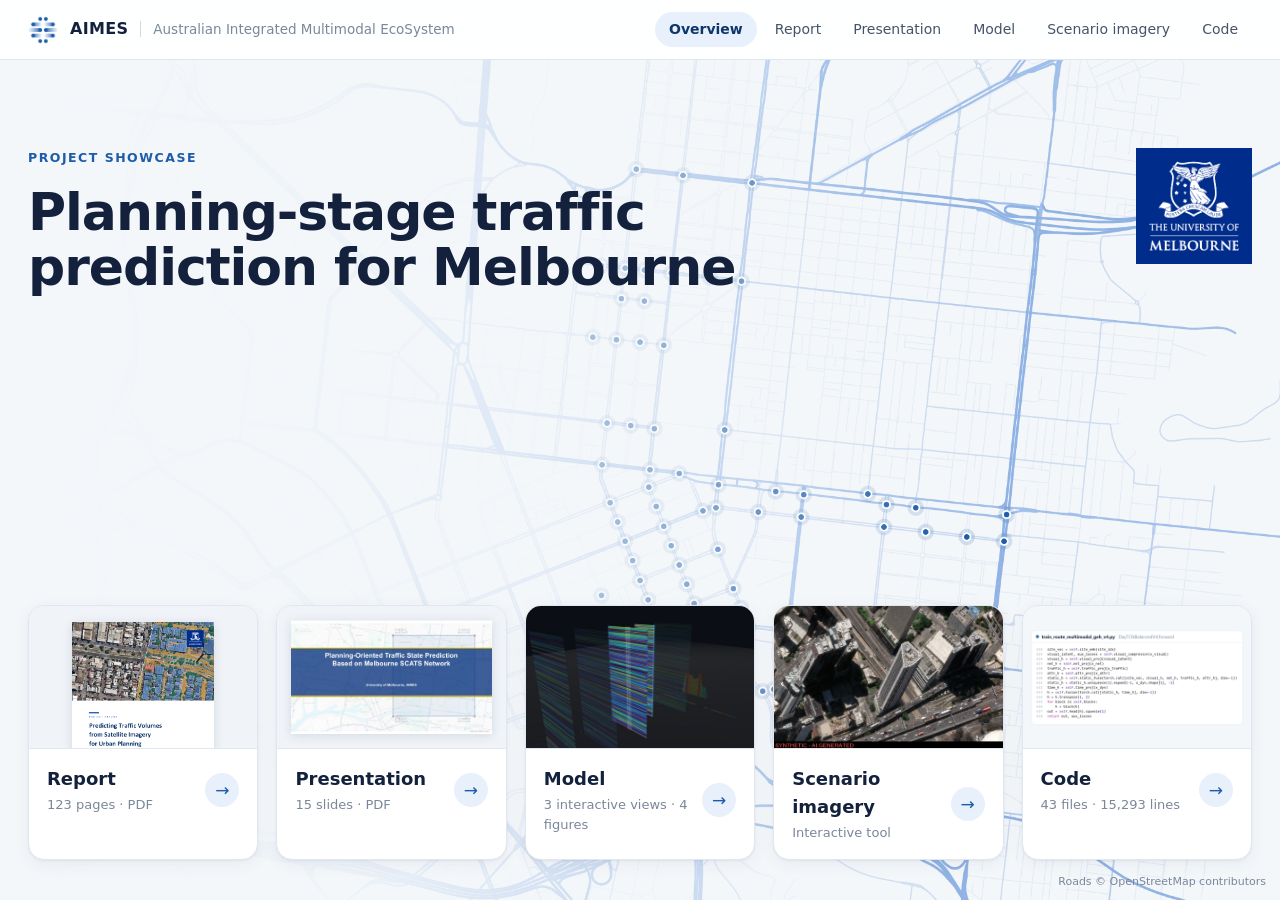
==== commit 847297df: "Presentation: download the PowerPoint file instead of the PDF" ====
--- a/index.html
+++ b/index.html
@@ -115,7 +115,7 @@
             <button class="btn" id="slide-prev" type="button" aria-label="Previous slide">‹</button>
             <button class="btn" id="slide-next" type="button" aria-label="Next slide">›</button>
             <button class="btn" id="slide-present" type="button">Present</button>
-            <a class="btn primary" id="slide-pdf" href="#" download hidden>Download PDF</a>
+            <a class="btn primary" id="slide-pdf" href="#" download hidden>Download PowerPoint</a>
           </span>
         </div>
         <div class="slide-stage" id="slide-stage">
@@ -173,6 +173,6 @@
 </section>
 
 </main>
-<script src="showcase/site.js"></script>
+<script src="showcase/site.js?v=20261106p"></script>
 </body>
 </html>
